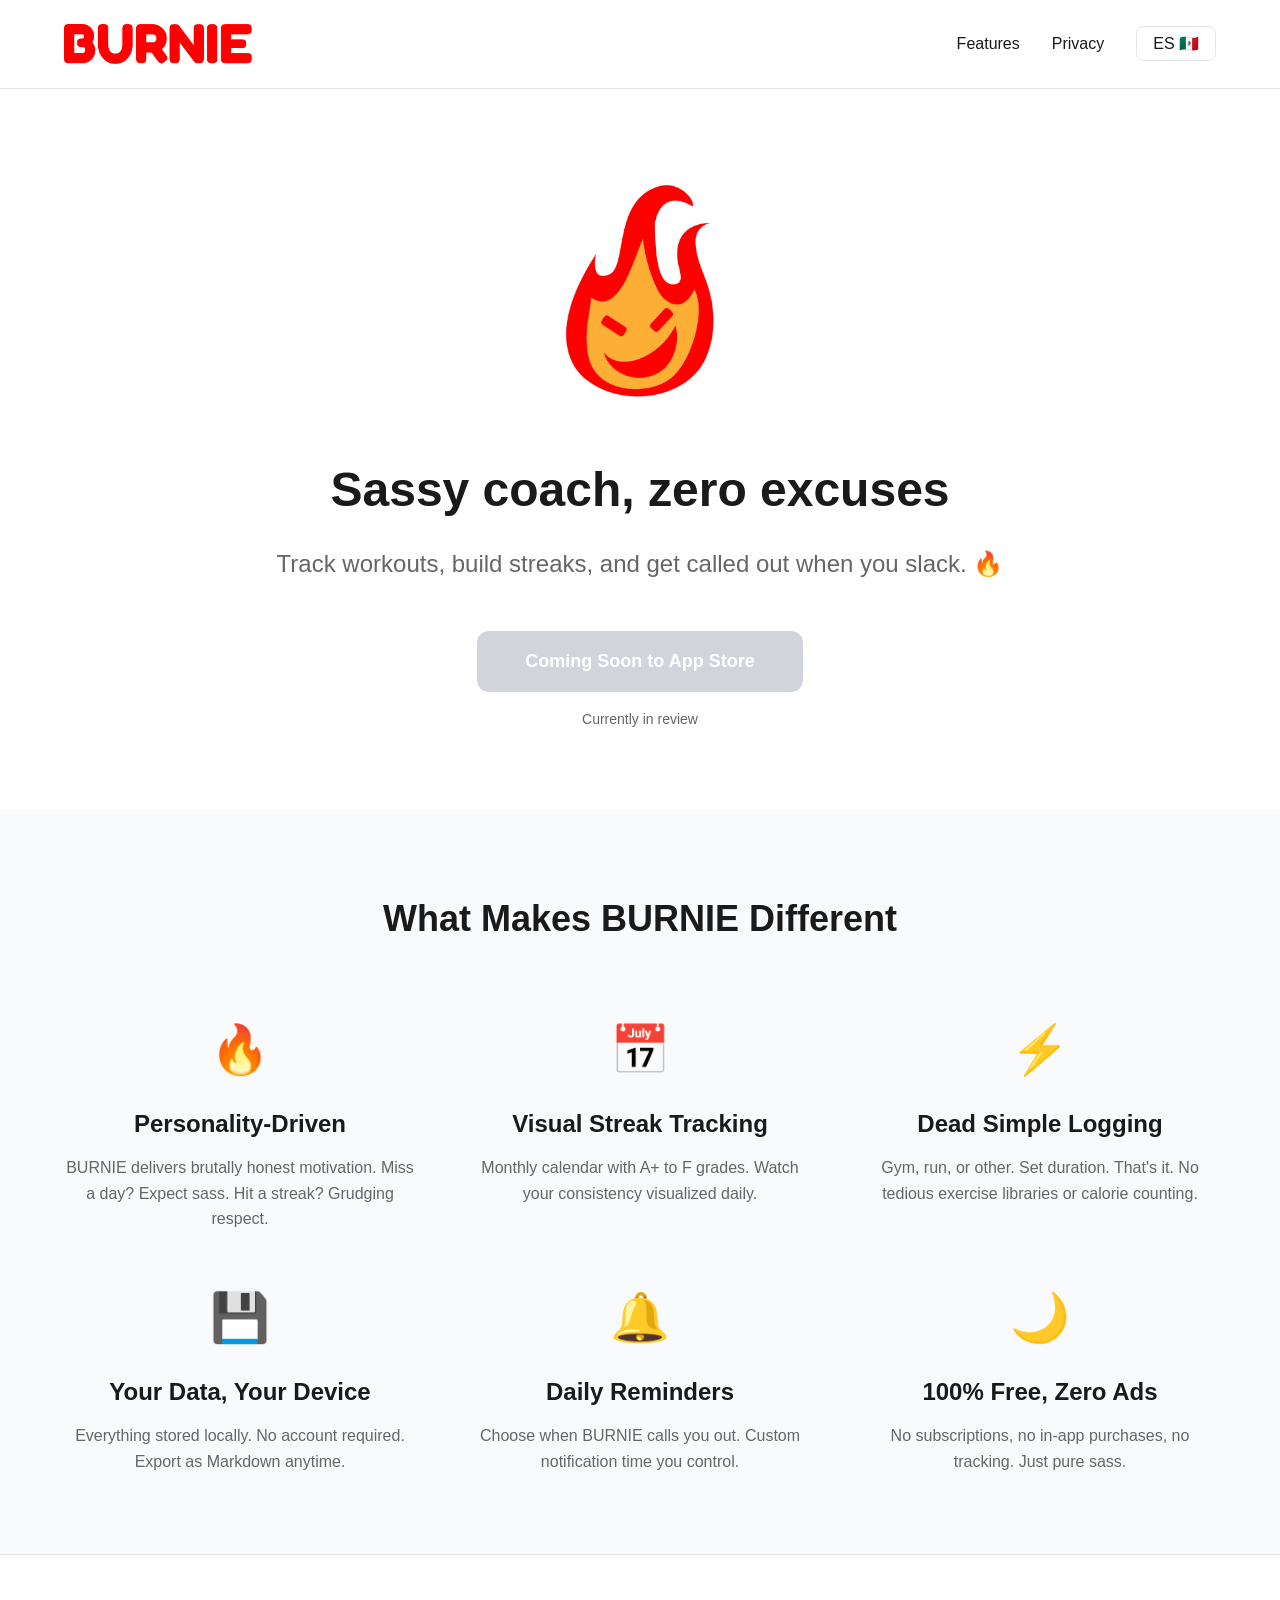
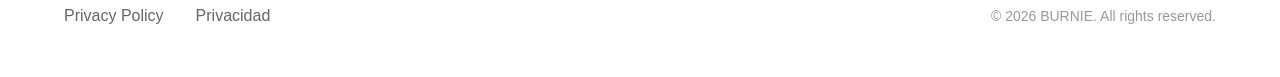
==== index.html @ 36e70ab1 "Initial commit: Burnie marketing site Added English and Spanish landing pages with privacy policies." ====
<!DOCTYPE html>
<html lang="en">
<head>
    <meta charset="UTF-8">
    <meta name="viewport" content="width=device-width, initial-scale=1.0">
    <title>BURNIE - Spicy Fitness Tracker</title>
    <meta name="description" content="A sassy fitness tracking app with BURNIE, your brutally honest coach. Track workouts, build streaks, zero excuses.">
    <link rel="icon" type="image/png" href="favicon.png">
     <style>
        * {
            margin: 0;
            padding: 0;
            box-sizing: border-box;
        }

        body {
            font-family: -apple-system, BlinkMacSystemFont, 'SF Pro', 'Segoe UI', sans-serif;
            line-height: 1.6;
            color: #1a1a1a;
            background: #ffffff;
        }

        .container {
            max-width: 1200px;
            margin: 0 auto;
            padding: 0 24px;
        }

        /* Header */
        header {
            padding: 24px 0;
            border-bottom: 1px solid #e5e5e5;
        }

        nav {
            display: flex;
            justify-content: space-between;
            align-items: center;
        }

        .logo {
            height: 40px;
        }

        .nav-links {
            display: flex;
            gap: 32px;
            align-items: center;
            list-style: none;
        }

        .nav-links a {
            text-decoration: none;
            color: #1a1a1a;
            font-weight: 500;
            transition: color 0.2s;
        }

        .nav-links a:hover {
            color: #ea580c;
        }

        .lang-switch {
            padding: 8px 16px;
            border: 1px solid #e5e5e5;
            border-radius: 8px;
            background: white;
            color: #1a1a1a;
            text-decoration: none;
            font-weight: 500;
            transition: all 0.2s;
        }

        .lang-switch:hover {
            border-color: #ea580c;
            color: #ea580c;
        }

        /* Hero */
        .hero {
            padding: 80px 0;
            text-align: center;
        }

        .hero-logo {
            width: 200px;
            margin-bottom: 32px;
        }

        h1 {
            font-size: 48px;
            font-weight: 800;
            margin-bottom: 16px;
            color: #1a1a1a;
        }

        .tagline {
            font-size: 24px;
            color: #666;
            margin-bottom: 48px;
        }

        .cta-button {
            display: inline-block;
            padding: 16px 48px;
            background: #ea580c;
            color: white;
            text-decoration: none;
            border-radius: 12px;
            font-weight: 600;
            font-size: 18px;
            transition: all 0.2s;
        }

        .cta-button:hover {
            background: #c2410c;
            transform: translateY(-2px);
        }

        .cta-button.disabled {
            background: #d1d5db;
            cursor: not-allowed;
            pointer-events: none;
        }

        .coming-soon {
            margin-top: 16px;
            color: #666;
            font-size: 14px;
        }

        /* Features */
        .features {
            padding: 80px 0;
            background: #f9fafb;
        }

        .features h2 {
            text-align: center;
            font-size: 36px;
            font-weight: 700;
            margin-bottom: 64px;
        }

        .features-grid {
            display: grid;
            grid-template-columns: repeat(auto-fit, minmax(300px, 1fr));
            gap: 48px;
        }

        .feature {
            text-align: center;
        }

        .feature-icon {
            font-size: 48px;
            margin-bottom: 16px;
        }

        .feature h3 {
            font-size: 24px;
            font-weight: 600;
            margin-bottom: 12px;
            color: #1a1a1a;
        }

        .feature p {
            color: #666;
            font-size: 16px;
        }

        /* Footer */
        footer {
            padding: 48px 0;
            border-top: 1px solid #e5e5e5;
        }

        .footer-content {
            display: flex;
            justify-content: space-between;
            align-items: center;
        }

        .footer-links {
            display: flex;
            gap: 32px;
            list-style: none;
        }

        .footer-links a {
            color: #666;
            text-decoration: none;
            transition: color 0.2s;
        }

        .footer-links a:hover {
            color: #ea580c;
        }

        .copyright {
            color: #999;
            font-size: 14px;
        }

        /* Responsive */
        @media (max-width: 768px) {
            h1 {
                font-size: 36px;
            }

            .tagline {
                font-size: 18px;
            }

            .features h2 {
                font-size: 28px;
            }

            .nav-links {
                gap: 16px;
            }

            .footer-content {
                flex-direction: column;
                gap: 24px;
                text-align: center;
            }

            .footer-links {
                flex-direction: column;
                gap: 16px;
            }
        }
    </style>
</head>
<body>
    <header>
        <nav class="container">
            <img src="BURNIE.png" alt="BURNIE" class="logo">
            <ul class="nav-links">
                <li><a href="#features">Features</a></li>
                <li><a href="privacy.html">Privacy</a></li>
                <li><a href="index-es.html" class="lang-switch">ES 🇲🇽</a></li>
            </ul>
        </nav>
    </header>

    <main>
        <section class="hero container">
            <img src="burnie_flame.png" alt="BURNIE - Your Spicy Coach" class="hero-logo">
            <h1>Sassy coach, zero excuses</h1>
            <p class="tagline">Track workouts, build streaks, and get called out when you slack. 🔥</p>
            <a href="#" class="cta-button disabled">Coming Soon to App Store</a>
            <p class="coming-soon">Currently in review</p>
        </section>

        <section id="features" class="features">
            <div class="container">
                <h2>What Makes BURNIE Different</h2>
                <div class="features-grid">
                    <div class="feature">
                        <div class="feature-icon">🔥</div>
                        <h3>Personality-Driven</h3>
                        <p>BURNIE delivers brutally honest motivation. Miss a day? Expect sass. Hit a streak? Grudging respect.</p>
                    </div>
                    <div class="feature">
                        <div class="feature-icon">📅</div>
                        <h3>Visual Streak Tracking</h3>
                        <p>Monthly calendar with A+ to F grades. Watch your consistency visualized daily.</p>
                    </div>
                    <div class="feature">
                        <div class="feature-icon">⚡</div>
                        <h3>Dead Simple Logging</h3>
                        <p>Gym, run, or other. Set duration. That's it. No tedious exercise libraries or calorie counting.</p>
                    </div>
                    <div class="feature">
                        <div class="feature-icon">💾</div>
                        <h3>Your Data, Your Device</h3>
                        <p>Everything stored locally. No account required. Export as Markdown anytime.</p>
                    </div>
                    <div class="feature">
                        <div class="feature-icon">🔔</div>
                        <h3>Daily Reminders</h3>
                        <p>Choose when BURNIE calls you out. Custom notification time you control.</p>
                    </div>
                    <div class="feature">
                        <div class="feature-icon">🌙</div>
                        <h3>100% Free, Zero Ads</h3>
                        <p>No subscriptions, no in-app purchases, no tracking. Just pure sass.</p>
                    </div>
                </div>
            </div>
        </section>
    </main>

    <footer>
        <div class="container">
            <div class="footer-content">
                <ul class="footer-links">
                    <li><a href="privacy.html">Privacy Policy</a></li>
                    <li><a href="privacidad.html">Privacidad</a></li>
                </ul>
                <p class="copyright">© 2026 BURNIE. All rights reserved.</p>
            </div>
        </div>
    </footer>
</body>
</html>
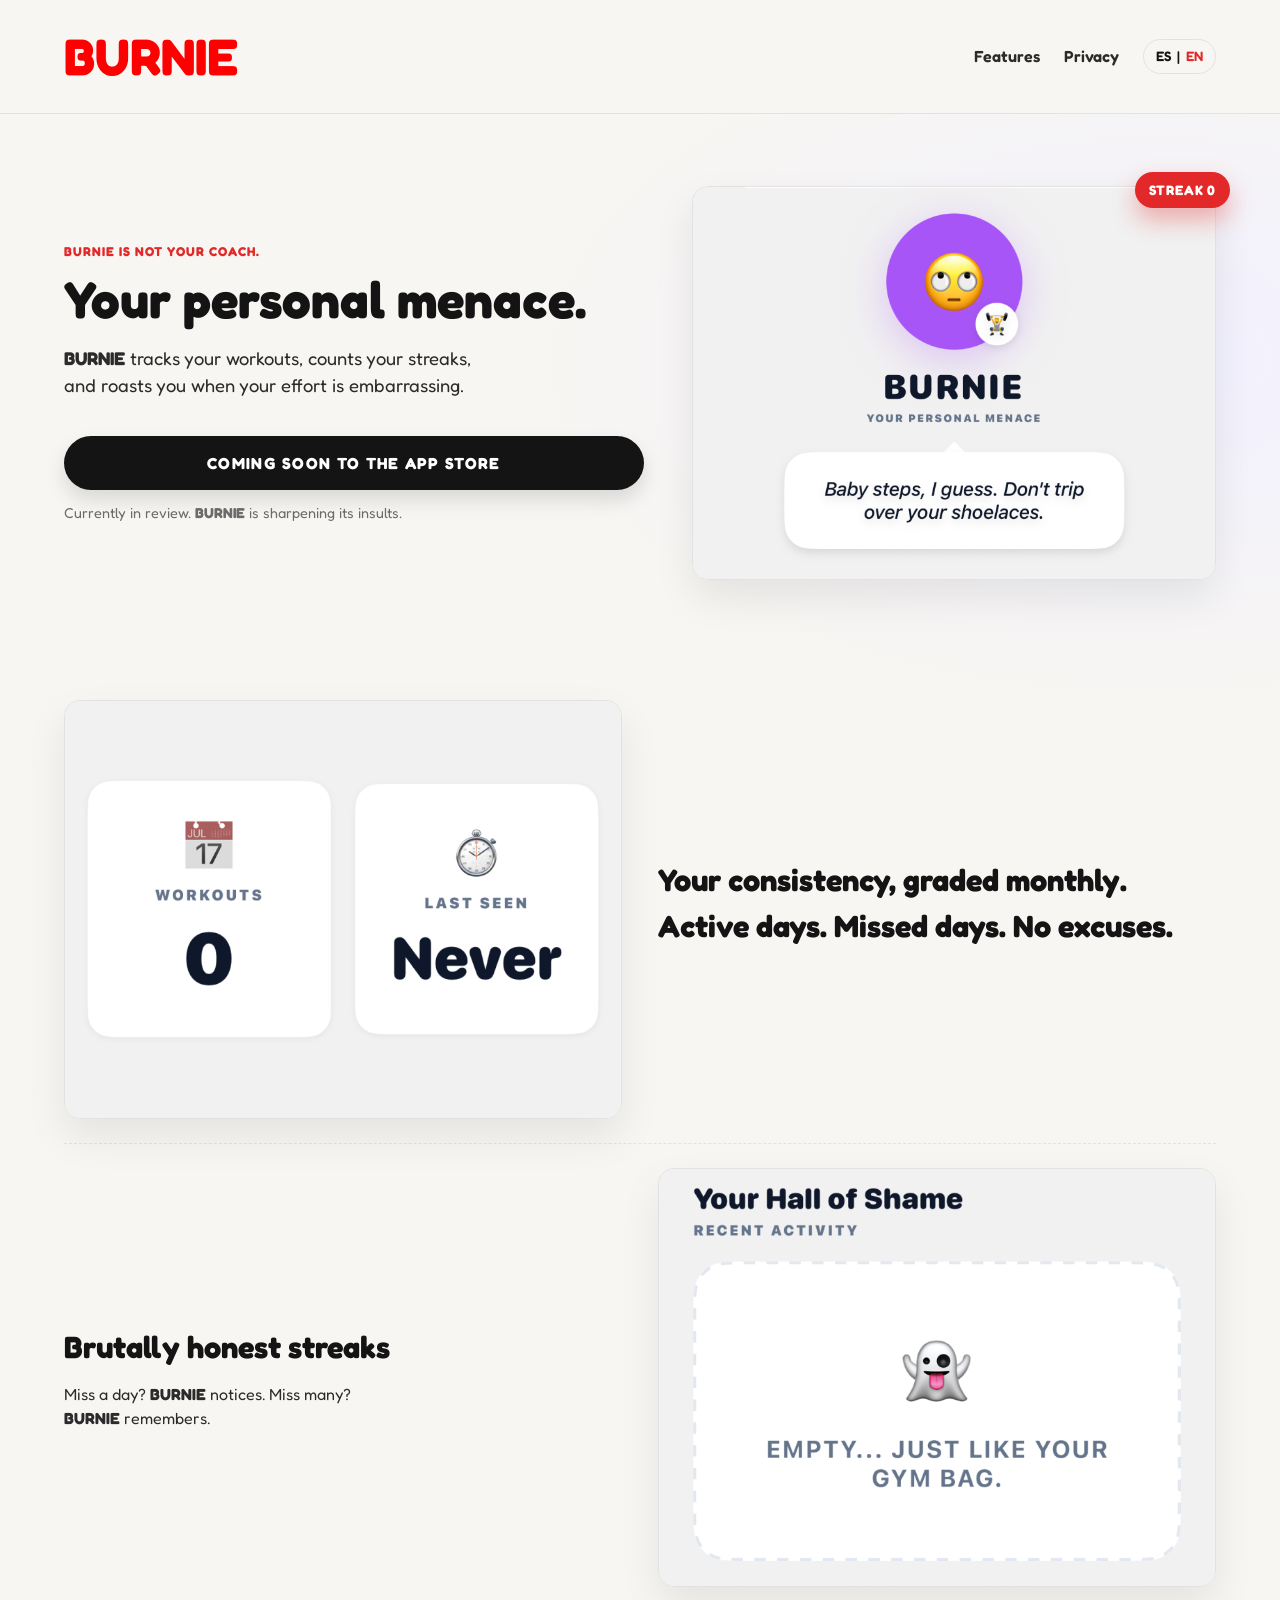
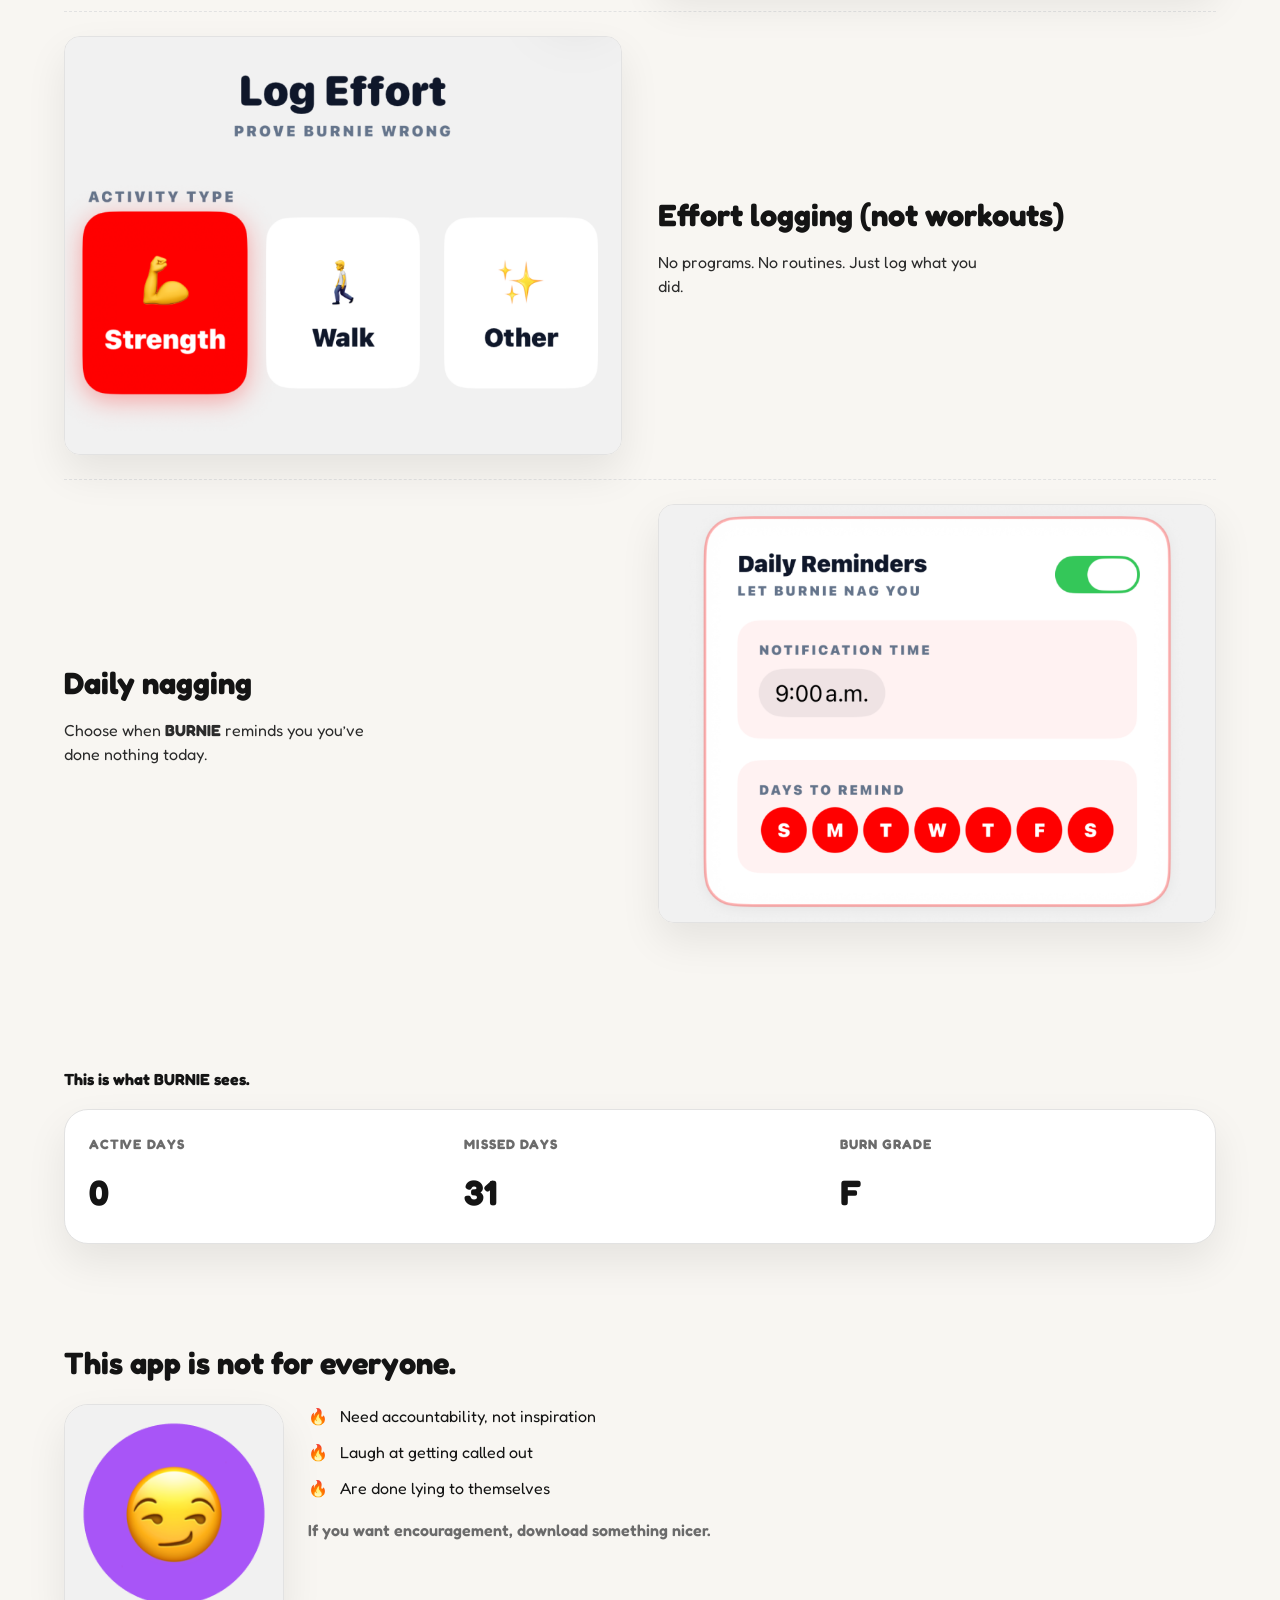
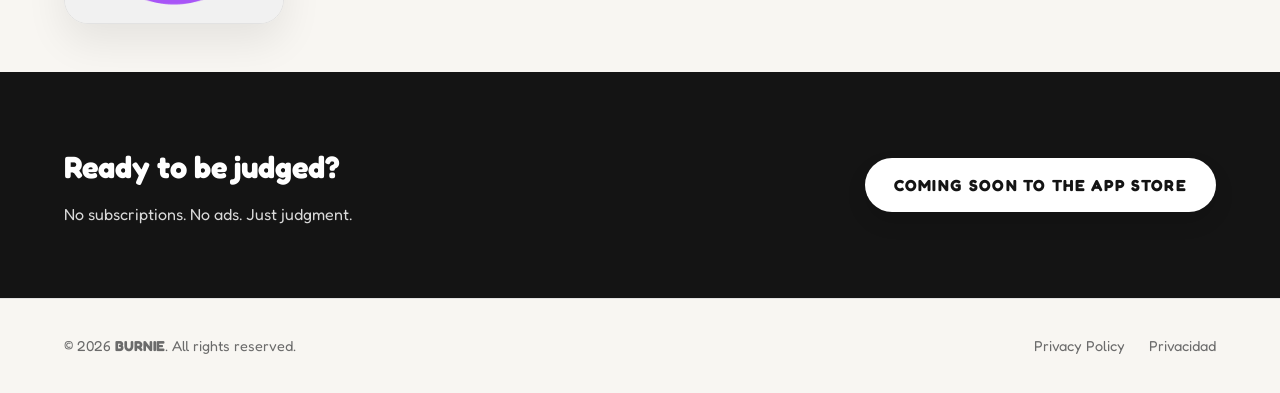
==== commit 222edb3f: "styling updates" ====
--- a/index.html
+++ b/index.html
@@ -1,308 +1,167 @@
 <!DOCTYPE html>
 <html lang="en">
 <head>
-    <meta charset="UTF-8">
-    <meta name="viewport" content="width=device-width, initial-scale=1.0">
-    <title>BURNIE - Spicy Fitness Tracker</title>
-    <meta name="description" content="A sassy fitness tracking app with BURNIE, your brutally honest coach. Track workouts, build streaks, zero excuses.">
-    <link rel="icon" type="image/png" href="favicon.png">
-     <style>
-        * {
-            margin: 0;
-            padding: 0;
-            box-sizing: border-box;
-        }
-
-        body {
-            font-family: -apple-system, BlinkMacSystemFont, 'SF Pro', 'Segoe UI', sans-serif;
-            line-height: 1.6;
-            color: #1a1a1a;
-            background: #ffffff;
-        }
-
-        .container {
-            max-width: 1200px;
-            margin: 0 auto;
-            padding: 0 24px;
-        }
-
-        /* Header */
-        header {
-            padding: 24px 0;
-            border-bottom: 1px solid #e5e5e5;
-        }
-
-        nav {
-            display: flex;
-            justify-content: space-between;
-            align-items: center;
-        }
-
-        .logo {
-            height: 40px;
-        }
-
-        .nav-links {
-            display: flex;
-            gap: 32px;
-            align-items: center;
-            list-style: none;
-        }
-
-        .nav-links a {
-            text-decoration: none;
-            color: #1a1a1a;
-            font-weight: 500;
-            transition: color 0.2s;
-        }
-
-        .nav-links a:hover {
-            color: #ea580c;
-        }
-
-        .lang-switch {
-            padding: 8px 16px;
-            border: 1px solid #e5e5e5;
-            border-radius: 8px;
-            background: white;
-            color: #1a1a1a;
-            text-decoration: none;
-            font-weight: 500;
-            transition: all 0.2s;
-        }
-
-        .lang-switch:hover {
-            border-color: #ea580c;
-            color: #ea580c;
-        }
-
-        /* Hero */
-        .hero {
-            padding: 80px 0;
-            text-align: center;
-        }
-
-        .hero-logo {
-            width: 200px;
-            margin-bottom: 32px;
-        }
-
-        h1 {
-            font-size: 48px;
-            font-weight: 800;
-            margin-bottom: 16px;
-            color: #1a1a1a;
-        }
-
-        .tagline {
-            font-size: 24px;
-            color: #666;
-            margin-bottom: 48px;
-        }
-
-        .cta-button {
-            display: inline-block;
-            padding: 16px 48px;
-            background: #ea580c;
-            color: white;
-            text-decoration: none;
-            border-radius: 12px;
-            font-weight: 600;
-            font-size: 18px;
-            transition: all 0.2s;
-        }
-
-        .cta-button:hover {
-            background: #c2410c;
-            transform: translateY(-2px);
-        }
-
-        .cta-button.disabled {
-            background: #d1d5db;
-            cursor: not-allowed;
-            pointer-events: none;
-        }
-
-        .coming-soon {
-            margin-top: 16px;
-            color: #666;
-            font-size: 14px;
-        }
-
-        /* Features */
-        .features {
-            padding: 80px 0;
-            background: #f9fafb;
-        }
-
-        .features h2 {
-            text-align: center;
-            font-size: 36px;
-            font-weight: 700;
-            margin-bottom: 64px;
-        }
-
-        .features-grid {
-            display: grid;
-            grid-template-columns: repeat(auto-fit, minmax(300px, 1fr));
-            gap: 48px;
-        }
-
-        .feature {
-            text-align: center;
-        }
-
-        .feature-icon {
-            font-size: 48px;
-            margin-bottom: 16px;
-        }
-
-        .feature h3 {
-            font-size: 24px;
-            font-weight: 600;
-            margin-bottom: 12px;
-            color: #1a1a1a;
-        }
-
-        .feature p {
-            color: #666;
-            font-size: 16px;
-        }
-
-        /* Footer */
-        footer {
-            padding: 48px 0;
-            border-top: 1px solid #e5e5e5;
-        }
-
-        .footer-content {
-            display: flex;
-            justify-content: space-between;
-            align-items: center;
-        }
-
-        .footer-links {
-            display: flex;
-            gap: 32px;
-            list-style: none;
-        }
-
-        .footer-links a {
-            color: #666;
-            text-decoration: none;
-            transition: color 0.2s;
-        }
-
-        .footer-links a:hover {
-            color: #ea580c;
-        }
-
-        .copyright {
-            color: #999;
-            font-size: 14px;
-        }
-
-        /* Responsive */
-        @media (max-width: 768px) {
-            h1 {
-                font-size: 36px;
-            }
-
-            .tagline {
-                font-size: 18px;
-            }
-
-            .features h2 {
-                font-size: 28px;
-            }
-
-            .nav-links {
-                gap: 16px;
-            }
-
-            .footer-content {
-                flex-direction: column;
-                gap: 24px;
-                text-align: center;
-            }
-
-            .footer-links {
-                flex-direction: column;
-                gap: 16px;
-            }
-        }
-    </style>
+  <meta charset="UTF-8">
+  <meta name="viewport" content="width=device-width, initial-scale=1.0">
+  <title>BURNIE - Personal Menace</title>
+  <meta name="description" content="BURNIE tracks your workouts, counts your streaks, and roasts you when your effort is embarrassing.">
+  <link rel="icon" type="image/png" href="assets/favicon.png">
+  <link rel="preconnect" href="https://fonts.googleapis.com">
+  <link rel="preconnect" href="https://fonts.gstatic.com" crossorigin>
+  <link href="https://fonts.googleapis.com/css2?family=Fredoka:wght@400;500;600;700&display=swap" rel="stylesheet">
+  <link rel="stylesheet" href="styles.css">
 </head>
 <body>
-    <header>
-        <nav class="container">
-            <img src="BURNIE.png" alt="BURNIE" class="logo">
-            <ul class="nav-links">
-                <li><a href="#features">Features</a></li>
-                <li><a href="privacy.html">Privacy</a></li>
-                <li><a href="index-es.html" class="lang-switch">ES 🇲🇽</a></li>
+  <header class="site-header">
+    <nav class="container nav">
+      <div class="logo" aria-label="BURNIE"><span class="brand">BURNIE</span></div>
+      <div class="nav-actions">
+        <a href="#features" class="nav-link">Features</a>
+        <a href="privacy.html" class="nav-link">Privacy</a>
+        <a href="index-es.html" class="lang-pill" aria-label="Language toggle">
+          <span>ES</span>
+          <span class="pipe">|</span>
+          <span class="active">EN</span>
+        </a>
+      </div>
+    </nav>
+  </header>
+
+  <main>
+    <section class="hero">
+      <div class="container hero-grid">
+        <div class="hero-copy">
+          <p class="eyebrow"><span class="brand">BURNIE</span> is not your coach.</p>
+          <h1>Your personal menace.</h1>
+          <p class="subhead"><span class="brand">BURNIE</span> tracks your workouts, counts your streaks, and roasts you when your effort is embarrassing.</p>
+          <div class="cta-group">
+            <a class="btn primary" href="#cta">Coming soon to the App Store</a>
+            <p class="microcopy">Currently in review. <span class="brand">BURNIE</span> is sharpening its insults.</p>
+          </div>
+        </div>
+        <div class="hero-media">
+          <!-- Positioning the badge inside the media container keeps it visually tied to the “evidence.” -->
+          <span class="streak-badge">STREAK 0</span>
+          <img src="assets/screen-hero.png" alt="BURNIE app home screen" loading="lazy">
+        </div>
+      </div>
+    </section>
+
+    
+
+    <section id="features" class="features">
+      <div class="container">
+
+
+       <div class="feature-row">
+          <div class="feature-media">
+            <img src="assets/home_counter.png" alt="Effort logging screen" loading="lazy">
+          </div>
+          <div class="feature-copy">
+            <h2>Your consistency, graded monthly. Active days. Missed days. No excuses.</h2>
+          </div>
+        </div>
+
+
+        <div class="feature-row reverse">
+          <div class="feature-media">
+            <img src="assets/hall.png" alt="Streak tracking screen" loading="lazy">
+          </div>
+          <div class="feature-copy">
+            <h2>Brutally honest streaks</h2>
+            <p>Miss a day? <span class="brand">BURNIE</span> notices. Miss many? <span class="brand">BURNIE</span> remembers.</p>
+          </div>
+        </div>
+
+       <!-- <div class="feature-row reverse">
+          <div class="feature-media">
+            <img src="assets/screen-calendar.png" alt="Calendar grading screen" loading="lazy">
+          </div>
+          <div class="feature-copy">
+            <h2>Visual calendar of shame</h2>
+            <p>A monthly grade for your effort. It’s rarely kind.</p>
+          </div>
+        </div>-->
+
+        <div class="feature-row ">
+          <div class="feature-media">
+            <img src="assets/effort.png" alt="Effort logging screen" loading="lazy">
+          </div>
+          <div class="feature-copy">
+            <h2>Effort logging (not workouts)</h2>
+            <p>No programs. No routines. Just log what you did.</p>
+          </div>
+        </div>
+
+        <div class="feature-row reverse">
+          <div class="feature-media">
+            <img src="assets/reminder.png" alt="Daily reminder screen" loading="lazy">
+          </div>
+          <div class="feature-copy">
+            <h2>Daily nagging</h2>
+            <p>Choose when <span class="brand">BURNIE</span> reminds you you’ve done nothing today.</p>
+          </div>
+        </div>
+      </div>
+    </section>
+
+    <section class="stats">
+      <div class="container">
+        <p class="stats-label">This is what <span class="brand">BURNIE</span> sees.</p>
+        <!-- Wide evidence card reinforces the “scorekeeping” tone. -->
+        <div class="stats-card">
+          <div class="stat">
+            <p class="stat-title">ACTIVE DAYS</p>
+            <p class="stat-value">0</p>
+          </div>
+          <div class="stat">
+            <p class="stat-title">MISSED DAYS</p>
+            <p class="stat-value">31</p>
+          </div>
+          <div class="stat">
+            <p class="stat-title">BURN GRADE</p>
+            <p class="stat-value">F</p>
+          </div>
+        </div>
+      </div>
+    </section>
+
+    <section class="filter">
+      <div class="container">
+        <h2>This app is not for everyone.</h2>
+        <div class="filter-grid">
+          <img src="assets/avatar.png" alt="Judgment avatar" class="filter-avatar" loading="lazy">
+          <div class="filter-copy">
+            <ul>
+              <li>Need accountability, not inspiration</li>
+              <li>Laugh at getting called out</li>
+              <li>Are done lying to themselves</li>
             </ul>
-        </nav>
-    </header>
+            <p class="filter-end">If you want encouragement, download something nicer.</p>
+          </div>
+        </div>
+      </div>
+    </section>
 
-    <main>
-        <section class="hero container">
-            <img src="burnie_flame.png" alt="BURNIE - Your Spicy Coach" class="hero-logo">
-            <h1>Sassy coach, zero excuses</h1>
-            <p class="tagline">Track workouts, build streaks, and get called out when you slack. 🔥</p>
-            <a href="#" class="cta-button disabled">Coming Soon to App Store</a>
-            <p class="coming-soon">Currently in review</p>
-        </section>
+    <section id="cta" class="cta">
+      <div class="container cta-inner">
+        <div>
+          <h2>Ready to be judged?</h2>
+          <p class="cta-micro">No subscriptions. No ads. Just judgment.</p>
+        </div>
+        <a class="btn primary" href="#">Coming soon to the App Store</a>
+      </div>
+    </section>
+  </main>
 
-        <section id="features" class="features">
-            <div class="container">
-                <h2>What Makes BURNIE Different</h2>
-                <div class="features-grid">
-                    <div class="feature">
-                        <div class="feature-icon">🔥</div>
-                        <h3>Personality-Driven</h3>
-                        <p>BURNIE delivers brutally honest motivation. Miss a day? Expect sass. Hit a streak? Grudging respect.</p>
-                    </div>
-                    <div class="feature">
-                        <div class="feature-icon">📅</div>
-                        <h3>Visual Streak Tracking</h3>
-                        <p>Monthly calendar with A+ to F grades. Watch your consistency visualized daily.</p>
-                    </div>
-                    <div class="feature">
-                        <div class="feature-icon">⚡</div>
-                        <h3>Dead Simple Logging</h3>
-                        <p>Gym, run, or other. Set duration. That's it. No tedious exercise libraries or calorie counting.</p>
-                    </div>
-                    <div class="feature">
-                        <div class="feature-icon">💾</div>
-                        <h3>Your Data, Your Device</h3>
-                        <p>Everything stored locally. No account required. Export as Markdown anytime.</p>
-                    </div>
-                    <div class="feature">
-                        <div class="feature-icon">🔔</div>
-                        <h3>Daily Reminders</h3>
-                        <p>Choose when BURNIE calls you out. Custom notification time you control.</p>
-                    </div>
-                    <div class="feature">
-                        <div class="feature-icon">🌙</div>
-                        <h3>100% Free, Zero Ads</h3>
-                        <p>No subscriptions, no in-app purchases, no tracking. Just pure sass.</p>
-                    </div>
-                </div>
-            </div>
-        </section>
-    </main>
-
-    <footer>
-        <div class="container">
-            <div class="footer-content">
-                <ul class="footer-links">
-                    <li><a href="privacy.html">Privacy Policy</a></li>
-                    <li><a href="privacidad.html">Privacidad</a></li>
-                </ul>
-                <p class="copyright">© 2026 BURNIE. All rights reserved.</p>
-            </div>
-        </div>
-    </footer>
+  <footer class="site-footer">
+    <div class="container footer-inner">
+      <p>© 2026 <span class="brand">BURNIE</span>. All rights reserved.</p>
+      <div class="footer-links">
+        <a href="privacy.html">Privacy Policy</a>
+        <a href="privacidad.html">Privacidad</a>
+      </div>
+    </div>
+  </footer>
 </body>
 </html>
--- a/styles.css
+++ b/styles.css
@@ -0,0 +1,566 @@
+:root {
+  /* Color tokens */
+  --ink: #141414;
+  --ink-soft: #2b2b2b;
+  --muted: #6b6b6b;
+  --bg: #f8f6f2;
+  --panel: #ffffff;
+  --line: #e2e2e2;
+  --threat: #e22828;
+  --shadow: 0 18px 40px rgba(0, 0, 0, 0.08);
+
+  /* Typography tokens */
+  --font: "Fredoka", ui-sans-serif, -apple-system, BlinkMacSystemFont, "SF Pro", "Segoe UI", sans-serif;
+  --h1: clamp(2.6rem, 4vw, 4rem);
+  --h2: clamp(1.6rem, 2.4vw, 2.4rem);
+  --body: 1rem;
+  --lead: 1.15rem;
+
+  /* Spacing tokens */
+  --space-1: 6px;
+  --space-2: 12px;
+  --space-3: 18px;
+  --space-4: 24px;
+  --space-5: 36px;
+  --space-6: 48px;
+  --space-7: 72px;
+  --space-8: 96px;
+
+  /* Radius tokens */
+  --radius-sm: 10px;
+  --radius-md: 16px;
+  --radius-lg: 24px;
+}
+
+* {
+  box-sizing: border-box;
+  margin: 0;
+  padding: 0;
+}
+
+body {
+  font-family: var(--font);
+  color: var(--ink);
+  background: radial-gradient(1200px 600px at 10% -20%, #fff4f0 0%, transparent 60%),
+    radial-gradient(900px 500px at 90% 10%, #f1f0ff 0%, transparent 70%),
+    var(--bg);
+  line-height: 1.5;
+}
+
+a {
+  color: inherit;
+  text-decoration: none;
+}
+
+img {
+  max-width: 100%;
+  display: block;
+  border-radius: var(--radius-md);
+  border: 1px solid var(--line);
+  box-shadow: var(--shadow);
+}
+
+.container {
+  width: min(1200px, 90vw);
+  margin: 0 auto;
+}
+
+.site-header {
+  border-bottom: 1px solid var(--line);
+  background: rgba(248, 246, 242, 0.95);
+  backdrop-filter: blur(10px);
+  position: sticky;
+  top: 0;
+  z-index: 10;
+}
+
+.nav {
+  display: flex;
+  align-items: center;
+  justify-content: space-between;
+  padding: var(--space-3) 0;
+}
+
+.logo {
+  font-weight: 700;
+  letter-spacing: 0em;
+  font-size: 3.2rem;
+  color: #FF0000;
+}
+
+.brand {
+  font-weight: 700;
+}
+
+.nav-actions {
+  display: flex;
+  gap: var(--space-4);
+  align-items: center;
+}
+
+.nav-link {
+  font-weight: 600;
+  color: var(--ink-soft);
+}
+
+.nav-link:hover,
+.nav-link:focus-visible {
+  color: var(--threat);
+}
+
+.lang-pill {
+  display: inline-flex;
+  align-items: center;
+  gap: var(--space-1);
+  padding: 6px 12px;
+  border-radius: 999px;
+  border: 1px solid var(--line);
+  font-size: 0.85rem;
+  font-weight: 600;
+  transition: border-color 0.2s, color 0.2s;
+}
+
+.lang-pill .active {
+  color: var(--threat);
+}
+
+.lang-pill:hover,
+.lang-pill:focus-visible {
+  border-color: var(--threat);
+}
+
+.hero {
+  padding: var(--space-7) 0 var(--space-6);
+}
+
+.hero-grid {
+  display: grid;
+  grid-template-columns: minmax(0, 1.05fr) minmax(0, 0.95fr);
+  gap: var(--space-6);
+  align-items: center;
+}
+
+.hero-copy h1 {
+  font-size: var(--h1);
+  line-height: 1.05;
+  margin: var(--space-2) 0 var(--space-3);
+}
+
+.eyebrow {
+  font-weight: 700;
+  text-transform: uppercase;
+  letter-spacing: 0.08em;
+  color: var(--threat);
+  font-size: 0.8rem;
+}
+
+.subhead {
+  font-size: var(--lead);
+  color: var(--ink-soft);
+  max-width: 38ch;
+}
+
+.cta-group {
+  margin-top: var(--space-5);
+  display: flex;
+  flex-direction: column;
+  gap: var(--space-2);
+}
+
+.microcopy {
+  color: var(--muted);
+  font-size: 0.9rem;
+}
+
+.btn {
+  display: inline-flex;
+  align-items: center;
+  justify-content: center;
+  gap: var(--space-1);
+  border-radius: 999px;
+  border: 1px solid transparent;
+  padding: 14px 28px;
+  font-weight: 700;
+  letter-spacing: 1.3px;
+  text-transform: uppercase;
+  transition: transform 0.2s ease, box-shadow 0.2s ease;
+}
+
+.btn.primary {
+  background: var(--ink);
+  color: #fff;
+  box-shadow: 0 10px 20px rgba(0, 0, 0, 0.12);
+}
+
+.btn.primary:hover {
+  transform: translateY(-2px);
+}
+
+.btn.primary:active {
+  transform: translateY(0);
+  box-shadow: none;
+}
+
+.hero-media {
+  position: relative;
+}
+
+.streak-badge {
+  position: absolute;
+  top: -14px;
+  right: -14px;
+  background: var(--threat);
+  color: #fff;
+  padding: 8px 14px;
+  border-radius: 999px;
+  font-weight: 700;
+  font-size: 0.85rem;
+  letter-spacing: 0.06em;
+  box-shadow: 0 12px 24px rgba(226, 40, 40, 0.35);
+}
+
+.system {
+  padding: var(--space-5) 0;
+}
+
+.system-card {
+  background: var(--panel);
+/*  border: 1px solid var(--line);
+  border-left: 6px solid var(--threat);
+  */
+  border-radius: var(--radius-md);
+  padding: var(--space-4) var(--space-5);
+  box-shadow: var(--shadow);
+  max-width: 560px;
+}
+
+.system-card p {
+  font-size: 1.05rem;
+  font-weight: 600;
+  color: var(--ink);
+}
+
+.system-card p + p {
+  margin-top: var(--space-1);
+}
+
+.proof {
+  padding: var(--space-6) 0 var(--space-5);
+}
+
+.proof-copy {
+  font-size: var(--lead);
+  font-weight: 600;
+  margin-bottom: var(--space-4);
+  max-width: 52ch;
+}
+
+.proof-grid {
+  display: grid;
+  grid-template-columns: repeat(2, minmax(0, 1fr));
+  gap: var(--space-4);
+}
+
+.features {
+  padding: var(--space-6) 0 var(--space-7);
+}
+
+.feature-row {
+  display: grid;
+  grid-template-columns: repeat(2, minmax(0, 1fr));
+  gap: var(--space-5);
+  align-items: center;
+  padding: var(--space-4) 0;
+  border-bottom: 1px dashed var(--line);
+}
+
+.feature-row:last-child {
+  border-bottom: none;
+}
+
+.feature-row.reverse {
+  direction: rtl;
+}
+
+.feature-row.reverse .feature-copy,
+.feature-row.reverse .feature-media {
+  direction: ltr;
+}
+
+.feature-copy h2 {
+  font-size: var(--h2);
+  margin-bottom: var(--space-2);
+}
+
+.feature-copy p {
+  color: var(--ink-soft);
+  max-width: 36ch;
+}
+
+.stats {
+  padding: var(--space-6) 0;
+}
+
+.stats-label {
+  font-weight: 700;
+  margin-bottom: var(--space-3);
+}
+
+.stats-card {
+  display: grid;
+  grid-template-columns: repeat(3, minmax(0, 1fr));
+  gap: var(--space-4);
+  background: #fff;
+  border: 1px solid var(--line);
+  border-radius: var(--radius-lg);
+  padding: var(--space-4);
+  box-shadow: var(--shadow);
+}
+
+.stat-title {
+  font-size: 0.85rem;
+  letter-spacing: 0.08em;
+  font-weight: 700;
+  color: var(--muted);
+}
+
+.stat-value {
+  font-size: 2.2rem;
+  font-weight: 700;
+  margin-top: var(--space-2);
+}
+
+.filter {
+  padding: var(--space-6) 0;
+}
+
+.filter h2 {
+  font-size: var(--h2);
+  margin-bottom: var(--space-3);
+}
+
+.filter-grid {
+  display: grid;
+  grid-template-columns: minmax(0, 220px) minmax(0, 1fr);
+  gap: var(--space-4);
+  align-items: start;
+}
+
+.filter-avatar {
+  width: 100%;
+  max-width: 220px;
+  border-radius: var(--radius-lg);
+}
+
+.filter ul {
+  list-style: none;
+  display: grid;
+  gap: var(--space-2);
+  margin-bottom: var(--space-3);
+}
+
+.filter li::before {
+  content: "🔥";
+  margin-right: var(--space-2);
+  color: var(--threat);
+  font-weight: 700;
+}
+
+.filter-end {
+  color: var(--muted);
+  font-weight: 600;
+}
+
+
+.cta {
+  padding: var(--space-7) 0;
+  background: var(--ink);
+  color: #fff;
+}
+
+.cta-inner {
+  display: flex;
+  justify-content: space-between;
+  align-items: center;
+  gap: var(--space-5);
+}
+
+.cta h2 {
+  font-size: var(--h2);
+  margin-bottom: var(--space-2);
+}
+
+.cta-micro {
+  color: #d9d9d9;
+}
+
+.cta .btn.primary {
+  background: #fff;
+  color: var(--ink);
+}
+
+.site-footer {
+  padding: var(--space-5) 0;
+  border-top: 1px solid var(--line);
+  background: var(--bg);
+}
+
+.footer-inner {
+  display: flex;
+  justify-content: space-between;
+  align-items: center;
+  gap: var(--space-4);
+  color: var(--muted);
+  font-size: 0.9rem;
+}
+
+.footer-links {
+  display: flex;
+  gap: var(--space-4);
+}
+
+.footer-links a:hover,
+.footer-links a:focus-visible {
+  color: var(--threat);
+}
+
+/* Privacy pages */
+.policy {
+  padding: var(--space-6) 0 var(--space-7);
+}
+
+.policy .content {
+  max-width: 820px;
+}
+
+.policy h1 {
+  font-size: clamp(2rem, 3vw, 2.8rem);
+  margin-bottom: var(--space-2);
+}
+
+.policy h2 {
+  font-size: clamp(1.4rem, 2.2vw, 2rem);
+  margin: var(--space-5) 0 var(--space-2);
+}
+
+.policy h3 {
+  font-size: 1.1rem;
+  margin: var(--space-4) 0 var(--space-2);
+}
+
+.policy p,
+.policy li {
+  color: var(--ink-soft);
+}
+
+.policy ul {
+  list-style: none;
+  display: grid;
+  gap: var(--space-2);
+  margin: var(--space-2) 0 var(--space-3);
+}
+
+.policy li::before {
+  content: "—";
+  margin-right: var(--space-2);
+  color: var(--threat);
+  font-weight: 700;
+}
+
+.policy .last-updated {
+  color: var(--muted);
+  font-size: 0.9rem;
+  margin-bottom: var(--space-4);
+}
+
+.policy .summary-box {
+  background: #fff4e6;
+  border: 1px solid #ffd0b0;
+  border-left: 6px solid var(--threat);
+  border-radius: var(--radius-md);
+  padding: var(--space-4);
+  margin-top: var(--space-4);
+  box-shadow: var(--shadow);
+}
+
+.policy .summary-box ul {
+  margin: var(--space-2) 0 0;
+}
+
+.policy a {
+  color: var(--threat);
+  font-weight: 600;
+}
+
+/* Micro-interactions: keep subtle, no big motion */
+.system-card:hover,
+.stats-card:hover {
+  transform: translateY(-2px);
+  transition: transform 0.2s ease;
+}
+
+:focus-visible {
+  outline: 2px solid var(--threat);
+  outline-offset: 3px;
+}
+
+
+
+@media (max-width: 960px) {
+  .hero-grid,
+  .proof-grid,
+  .feature-row,
+  .stats-card,
+  .cta-inner {
+    grid-template-columns: 1fr;
+  }
+
+  .cta-inner {
+    align-items: flex-start;
+  }
+
+  .feature-row.reverse {
+    direction: ltr;
+  }
+
+  .filter-grid {
+    grid-template-columns: 1fr;
+  }
+}
+
+@media (max-width: 720px) {
+  .nav {
+    flex-direction: column;
+    align-items: flex-start;
+    gap: var(--space-2);
+  }
+
+  .nav-actions {
+    flex-wrap: wrap;
+  }
+
+  .hero {
+    padding-top: var(--space-6);
+  }
+
+  .streak-badge {
+    top: -8px;
+    right: -6px;
+  }
+
+  .stats-card {
+    gap: var(--space-3);
+  }
+
+  .footer-inner {
+    flex-direction: column;
+    align-items: flex-start;
+  }
+}
+
+@media (prefers-reduced-motion: reduce) {
+  * {
+    scroll-behavior: auto !important;
+    transition: none !important;
+  }
+}
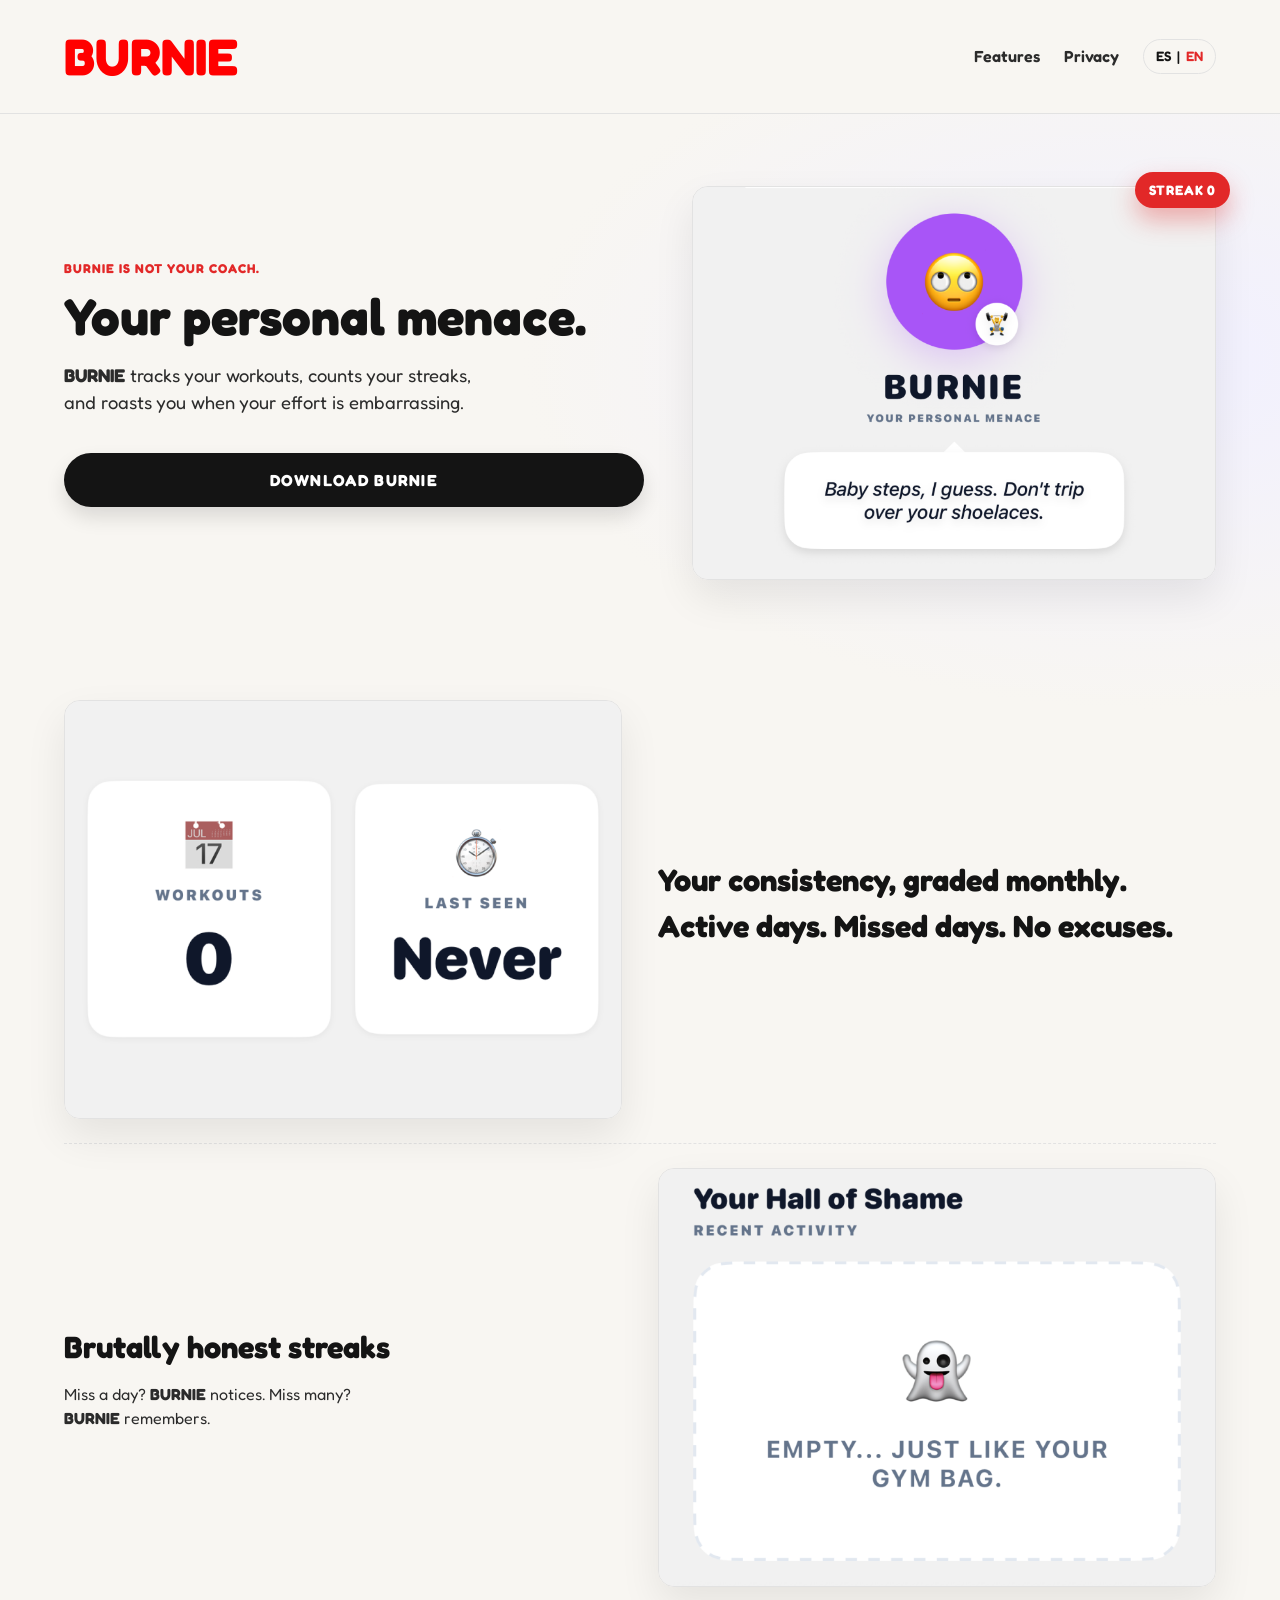
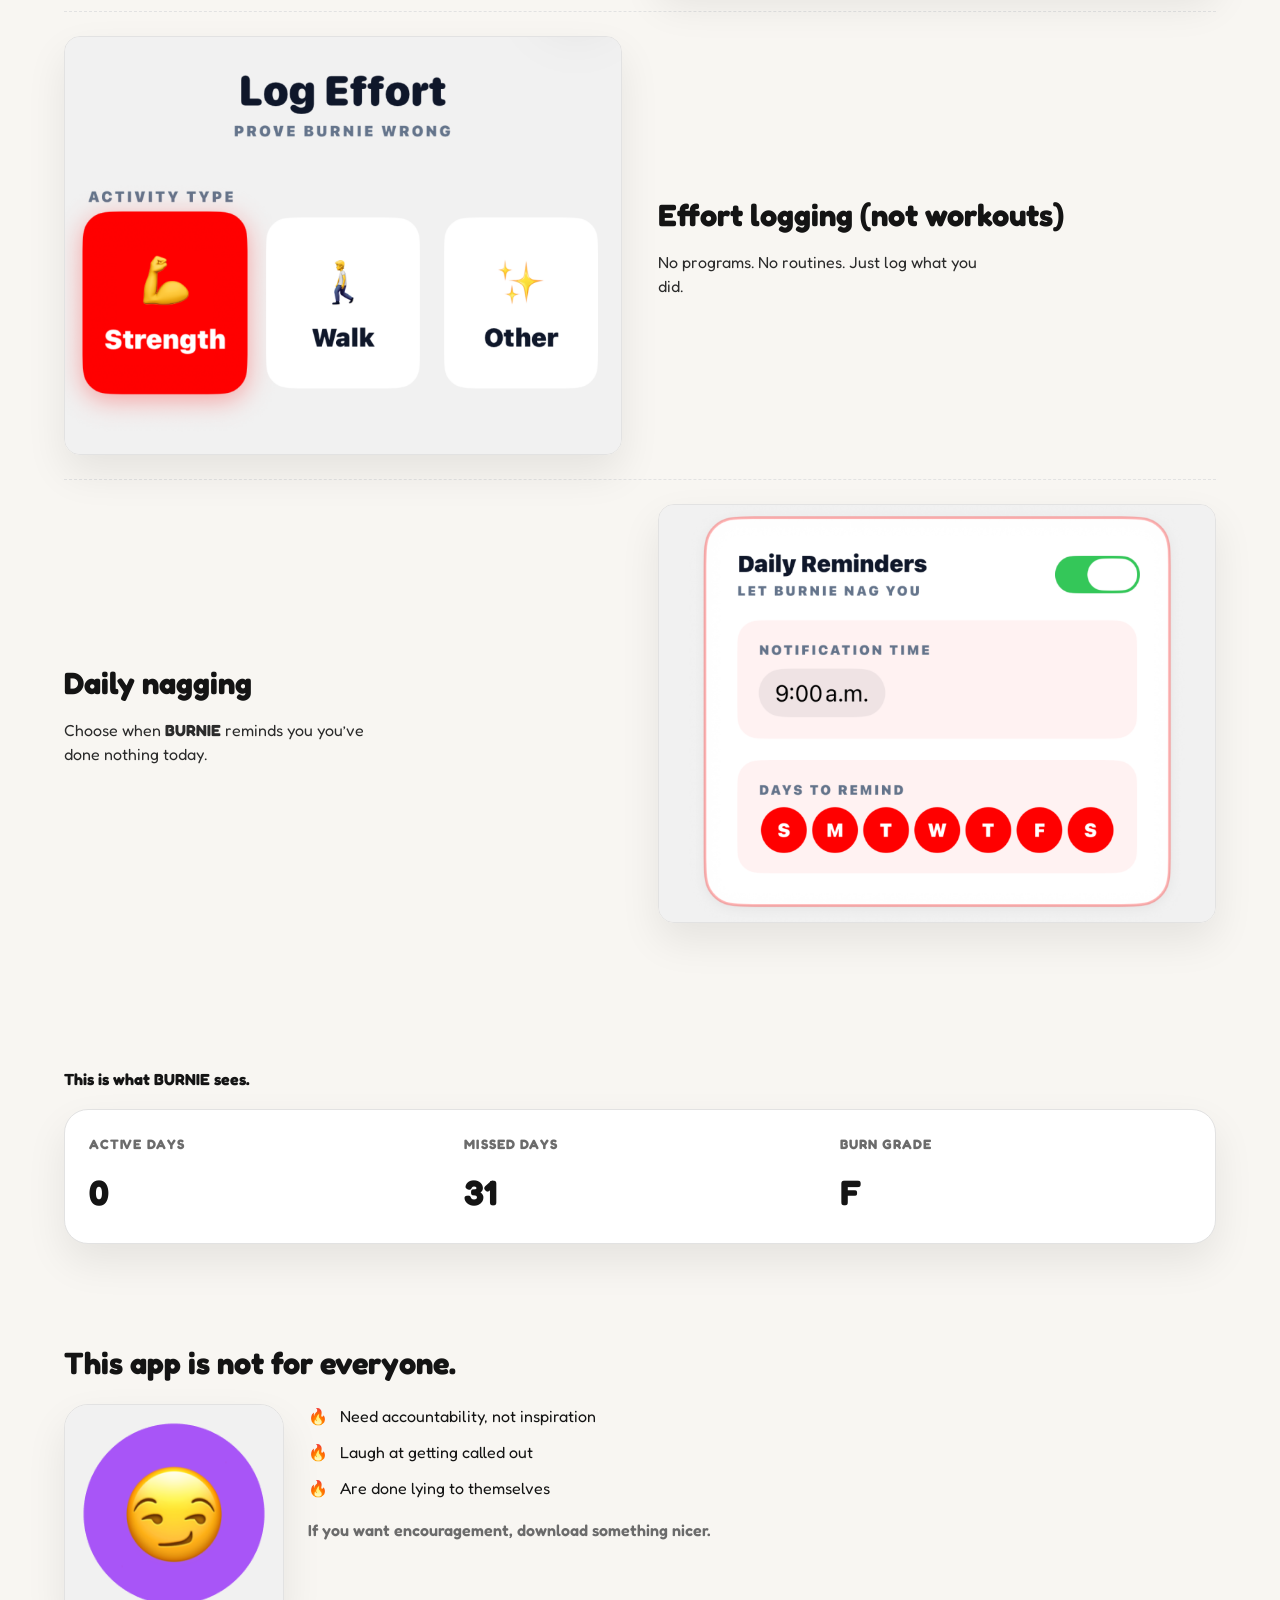
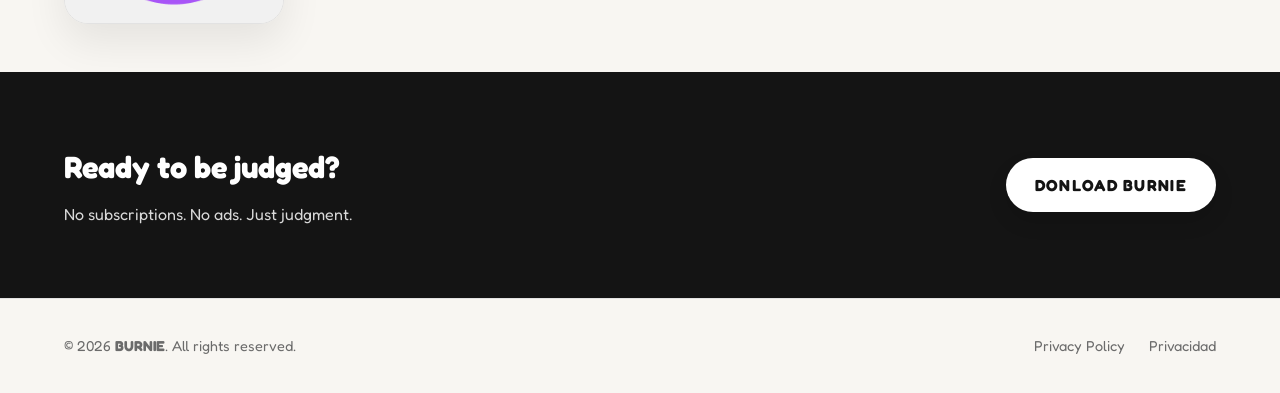
==== commit 13ddd9c8: "release link" ====
--- a/index.html
+++ b/index.html
@@ -1,6 +1,15 @@
 <!DOCTYPE html>
 <html lang="en">
 <head>
+  <!-- Google tag (gtag.js) -->
+<script async src="https://www.googletagmanager.com/gtag/js?id=G-070WCB5ZHL"></script>
+<script>
+  window.dataLayer = window.dataLayer || [];
+  function gtag(){dataLayer.push(arguments);}
+  gtag('js', new Date());
+
+  gtag('config', 'G-070WCB5ZHL');
+</script>
   <meta charset="UTF-8">
   <meta name="viewport" content="width=device-width, initial-scale=1.0">
   <title>BURNIE - Personal Menace</title>
@@ -35,8 +44,8 @@
           <h1>Your personal menace.</h1>
           <p class="subhead"><span class="brand">BURNIE</span> tracks your workouts, counts your streaks, and roasts you when your effort is embarrassing.</p>
           <div class="cta-group">
-            <a class="btn primary" href="#cta">Coming soon to the App Store</a>
-            <p class="microcopy">Currently in review. <span class="brand">BURNIE</span> is sharpening its insults.</p>
+            <a class="btn primary" href="https://apps.apple.com/us/app/burnie/id6758413509" target="_blank">Download BURNIE</a>
+            <!-- <p class="microcopy">Currently in review. <span class="brand">BURNIE</span> is sharpening its insults.</p>-->
           </div>
         </div>
         <div class="hero-media">
@@ -149,7 +158,7 @@
           <h2>Ready to be judged?</h2>
           <p class="cta-micro">No subscriptions. No ads. Just judgment.</p>
         </div>
-        <a class="btn primary" href="#">Coming soon to the App Store</a>
+        <a class="btn primary" href="https://apps.apple.com/us/app/burnie/id6758413509" target="_blank">Donload BURNIE</a>
       </div>
     </section>
   </main>
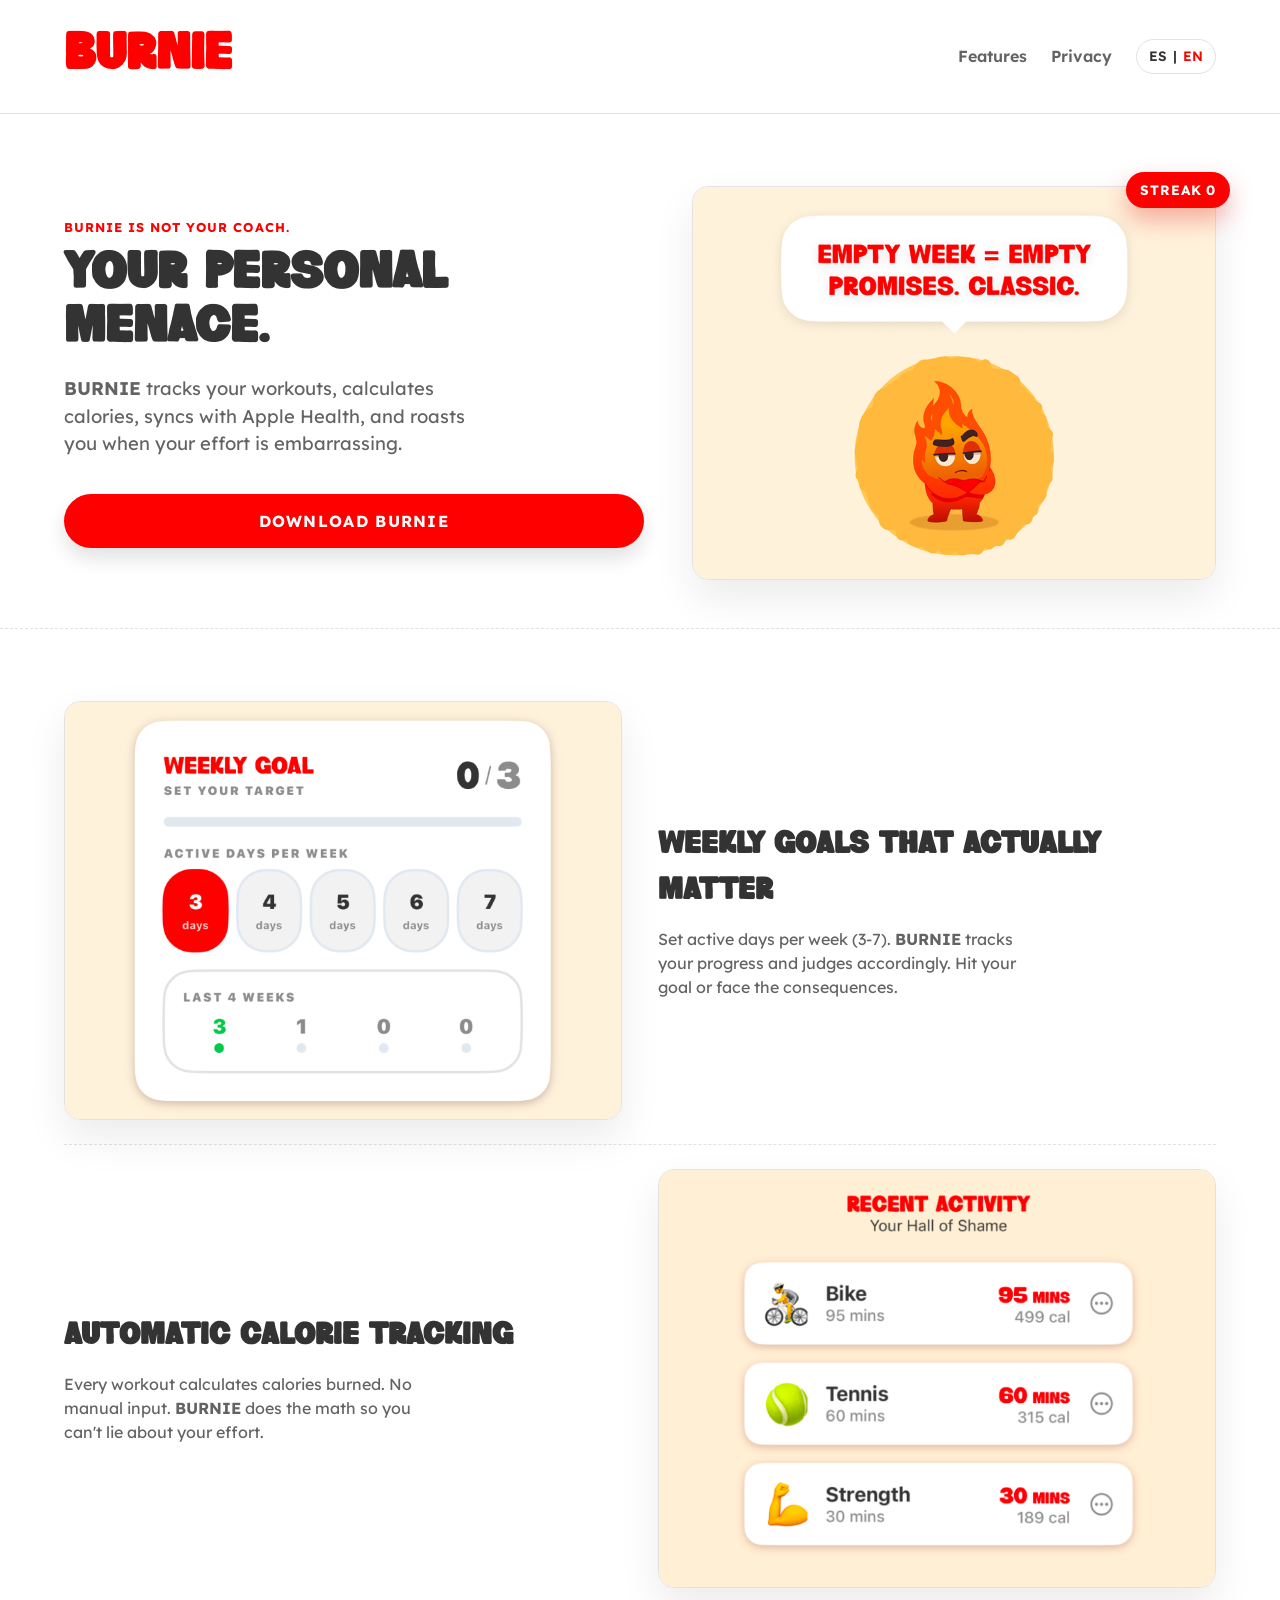
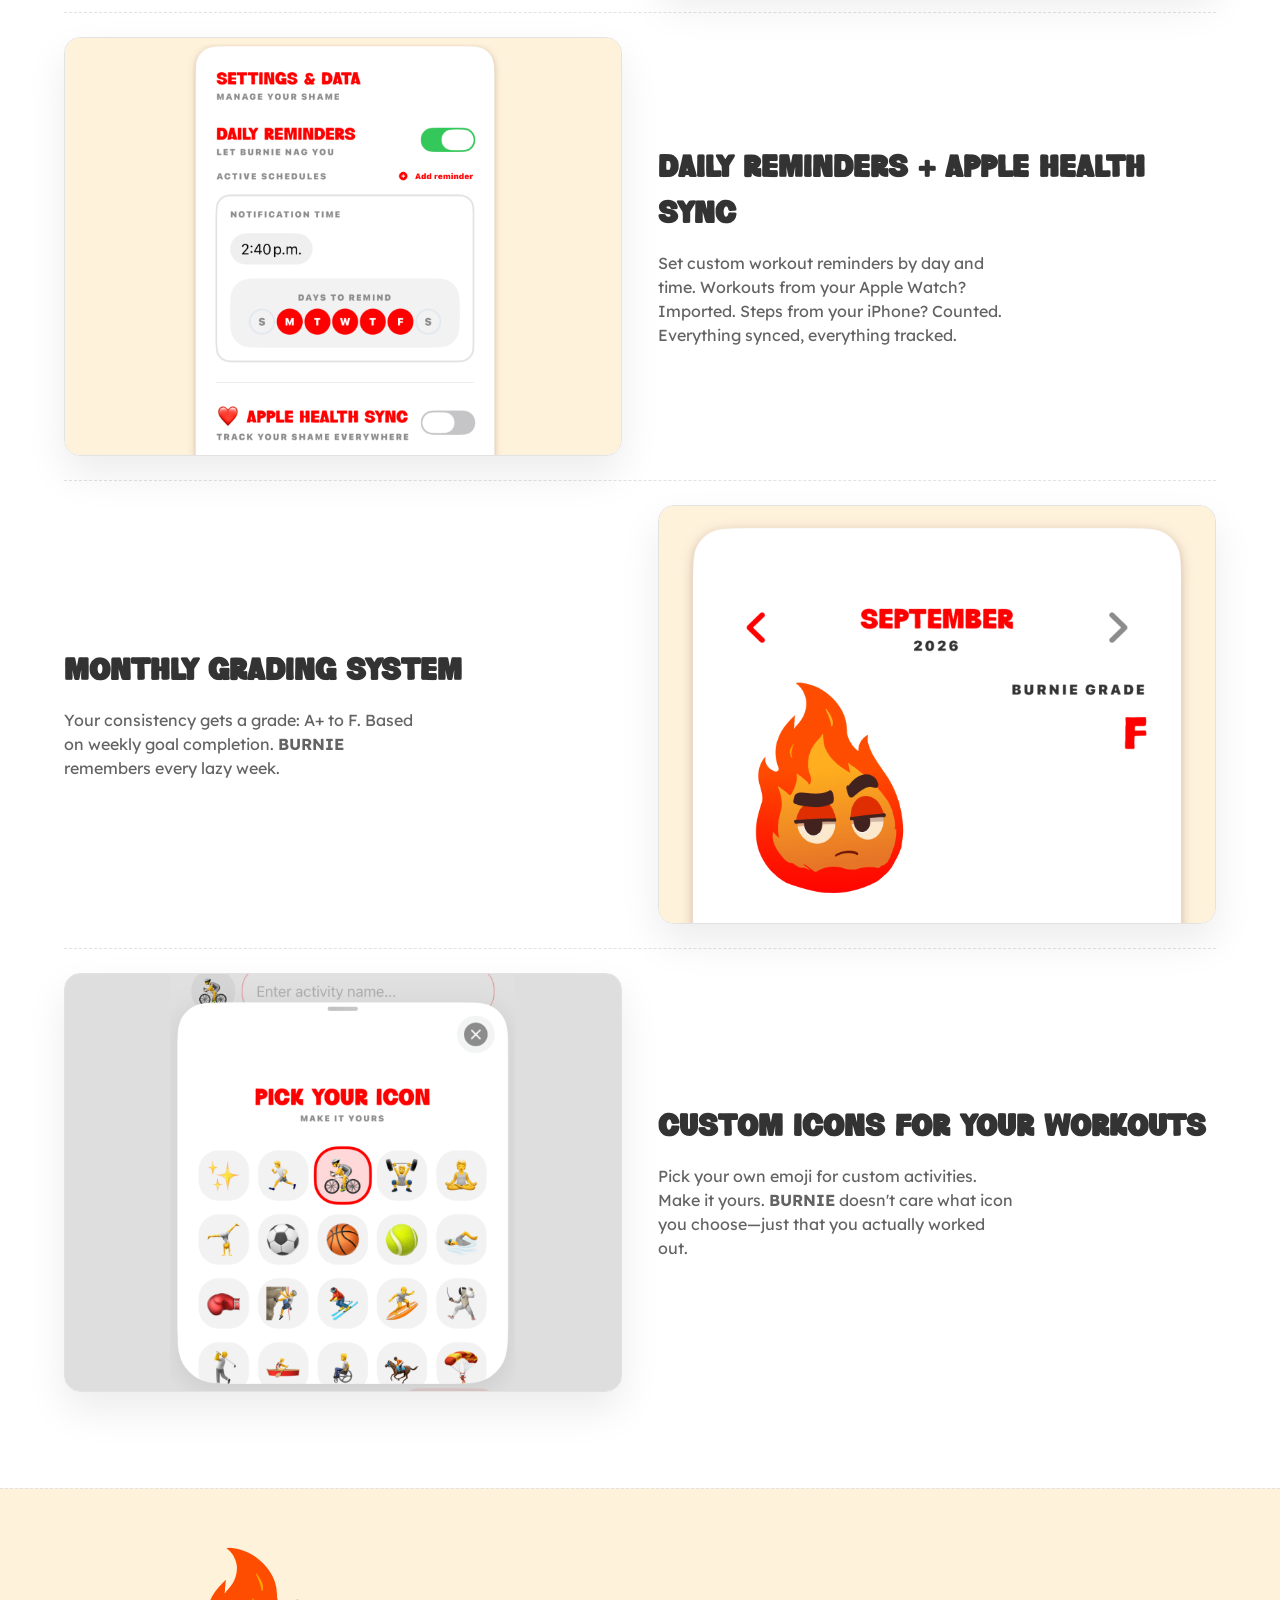
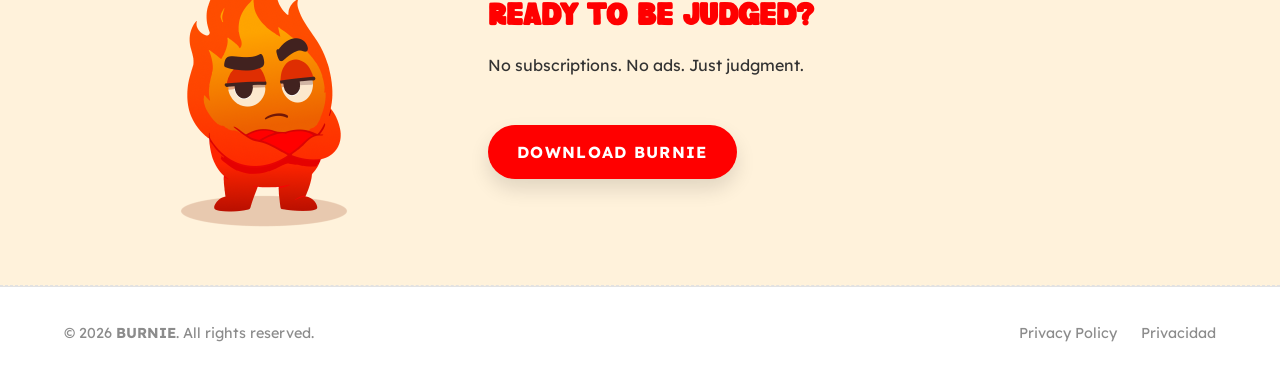
==== commit 362d0bc0: "Update site for Burnie v1.3 with new design and features Content updates: - Updated EN/ES copy to re" ====
--- a/index.html
+++ b/index.html
@@ -13,17 +13,17 @@
   <meta charset="UTF-8">
   <meta name="viewport" content="width=device-width, initial-scale=1.0">
   <title>BURNIE - Personal Menace</title>
-  <meta name="description" content="BURNIE tracks your workouts, counts your streaks, and roasts you when your effort is embarrassing.">
+  <meta name="description" content="BURNIE tracks your workouts, calculates calories, syncs with Apple Health, and roasts you when your effort is embarrassing.">
   <link rel="icon" type="image/png" href="assets/favicon.png">
   <link rel="preconnect" href="https://fonts.googleapis.com">
   <link rel="preconnect" href="https://fonts.gstatic.com" crossorigin>
-  <link href="https://fonts.googleapis.com/css2?family=Fredoka:wght@400;500;600;700&display=swap" rel="stylesheet">
+  <link href="https://fonts.googleapis.com/css2?family=Lexend:wght@400;500;600;700&display=swap" rel="stylesheet">
   <link rel="stylesheet" href="styles.css">
 </head>
 <body>
   <header class="site-header">
     <nav class="container nav">
-      <div class="logo" aria-label="BURNIE"><span class="brand">BURNIE</span></div>
+      <div class="logo" aria-label="BURNIE">BURNIE</div>
       <div class="nav-actions">
         <a href="#features" class="nav-link">Features</a>
         <a href="privacy.html" class="nav-link">Privacy</a>
@@ -42,7 +42,7 @@
         <div class="hero-copy">
           <p class="eyebrow"><span class="brand">BURNIE</span> is not your coach.</p>
           <h1>Your personal menace.</h1>
-          <p class="subhead"><span class="brand">BURNIE</span> tracks your workouts, counts your streaks, and roasts you when your effort is embarrassing.</p>
+          <p class="subhead"><span class="brand">BURNIE</span> tracks your workouts, calculates calories, syncs with Apple Health, and roasts you when your effort is embarrassing.</p>
           <div class="cta-group">
             <a class="btn primary" href="https://apps.apple.com/us/app/burnie/id6758413509" target="_blank">Download BURNIE</a>
             <!-- <p class="microcopy">Currently in review. <span class="brand">BURNIE</span> is sharpening its insults.</p>-->
@@ -61,96 +61,94 @@
     <section id="features" class="features">
       <div class="container">
 
-
-       <div class="feature-row">
+        <div class="feature-row">
           <div class="feature-media">
-            <img src="assets/home_counter.png" alt="Effort logging screen" loading="lazy">
+            <img src="assets/home_counter.png" alt="Home screen with stats" loading="lazy">
           </div>
           <div class="feature-copy">
-            <h2>Your consistency, graded monthly. Active days. Missed days. No excuses.</h2>
-          </div>
-        </div>
-
-
-        <div class="feature-row reverse">
-          <div class="feature-media">
-            <img src="assets/hall.png" alt="Streak tracking screen" loading="lazy">
-          </div>
-          <div class="feature-copy">
-            <h2>Brutally honest streaks</h2>
-            <p>Miss a day? <span class="brand">BURNIE</span> notices. Miss many? <span class="brand">BURNIE</span> remembers.</p>
-          </div>
-        </div>
-
-       <!-- <div class="feature-row reverse">
-          <div class="feature-media">
-            <img src="assets/screen-calendar.png" alt="Calendar grading screen" loading="lazy">
-          </div>
-          <div class="feature-copy">
-            <h2>Visual calendar of shame</h2>
-            <p>A monthly grade for your effort. It’s rarely kind.</p>
-          </div>
-        </div>-->
-
-        <div class="feature-row ">
-          <div class="feature-media">
-            <img src="assets/effort.png" alt="Effort logging screen" loading="lazy">
-          </div>
-          <div class="feature-copy">
-            <h2>Effort logging (not workouts)</h2>
-            <p>No programs. No routines. Just log what you did.</p>
+            <h2>Weekly goals that actually matter</h2>
+            <p>Set active days per week (3-7). <span class="brand">BURNIE</span> tracks your progress and judges accordingly. Hit your goal or face the consequences.</p>
           </div>
         </div>
 
         <div class="feature-row reverse">
           <div class="feature-media">
-            <img src="assets/reminder.png" alt="Daily reminder screen" loading="lazy">
+            <img src="assets/effort.png" alt="Calorie tracking screen" loading="lazy">
           </div>
           <div class="feature-copy">
-            <h2>Daily nagging</h2>
-            <p>Choose when <span class="brand">BURNIE</span> reminds you you’ve done nothing today.</p>
+            <h2>Automatic calorie tracking</h2>
+            <p>Every workout calculates calories burned. No manual input. <span class="brand">BURNIE</span> does the math so you can't lie about your effort.</p>
+          </div>
+        </div>
+
+        <div class="feature-row">
+          <div class="feature-media">
+            <img src="assets/hall.png" alt="Settings and reminders screen" loading="lazy">
+          </div>
+          <div class="feature-copy">
+            <h2>Daily reminders + Apple Health sync</h2>
+            <p>Set custom workout reminders by day and time. Workouts from your Apple Watch? Imported. Steps from your iPhone? Counted. Everything synced, everything tracked.</p>
+          </div>
+        </div>
+
+        <div class="feature-row reverse">
+          <div class="feature-media">
+            <img src="assets/calendar-grade.png" alt="Monthly calendar grading" loading="lazy">
+          </div>
+          <div class="feature-copy">
+            <h2>Monthly grading system</h2>
+            <p>Your consistency gets a grade: A+ to F. Based on weekly goal completion. <span class="brand">BURNIE</span> remembers every lazy week.</p>
+          </div>
+        </div>
+
+        <div class="feature-row">
+          <div class="feature-media">
+            <img src="assets/pick.png" alt="Custom emoji picker" loading="lazy">
+          </div>
+          <div class="feature-copy">
+            <h2>Custom icons for your workouts</h2>
+            <p>Pick your own emoji for custom activities. Make it yours. <span class="brand">BURNIE</span> doesn't care what icon you choose—just that you actually worked out.</p>
           </div>
         </div>
       </div>
     </section>
 
-    <section class="stats">
+   
+
+    <section class="filter">
       <div class="container">
-        <p class="stats-label">This is what <span class="brand">BURNIE</span> sees.</p>
-        <!-- Wide evidence card reinforces the “scorekeeping” tone. -->
-        <div class="stats-card">
-          <div class="stat">
-            <p class="stat-title">ACTIVE DAYS</p>
-            <p class="stat-value">0</p>
-          </div>
-          <div class="stat">
-            <p class="stat-title">MISSED DAYS</p>
-            <p class="stat-value">31</p>
-          </div>
-          <div class="stat">
-            <p class="stat-title">BURN GRADE</p>
-            <p class="stat-value">F</p>
+        <div class="filter-grid">
+          <img src="assets/avatar.png" alt="Judgment avatar" class="filter-avatar" loading="lazy">
+          <div class="filter-copy">
+            <h2>Ready to be judged?</h2>
+          <p class="filter-micro">No subscriptions. No ads. Just judgment.</p>
+          <a class="btn primary" href="https://apps.apple.com/us/app/burnie/id6758413509" target="_blank">Download BURNIE</a>
           </div>
         </div>
       </div>
     </section>
 
-    <section class="filter">
+    <!--
+     <section class="stats">
       <div class="container">
-        <h2>This app is not for everyone.</h2>
-        <div class="filter-grid">
-          <img src="assets/avatar.png" alt="Judgment avatar" class="filter-avatar" loading="lazy">
-          <div class="filter-copy">
-            <ul>
-              <li>Need accountability, not inspiration</li>
-              <li>Laugh at getting called out</li>
-              <li>Are done lying to themselves</li>
-            </ul>
-            <p class="filter-end">If you want encouragement, download something nicer.</p>
+        <p class="stats-label">This is what BURNIE sees.</p>
+        <div class="stats-card">
+          <div class="stat">
+            <p class="stat-title">WEEKLY GOAL</p>
+            <p class="stat-value">0/3</p>
+          </div>
+          <div class="stat">
+            <p class="stat-title">CALORIES BURNED</p>
+            <p class="stat-value">0</p>
+          </div>
+          <div class="stat">
+            <p class="stat-title">STEPS TODAY</p>
+            <p class="stat-value">—</p>
           </div>
         </div>
       </div>
     </section>
+   
 
     <section id="cta" class="cta">
       <div class="container cta-inner">
@@ -158,9 +156,10 @@
           <h2>Ready to be judged?</h2>
           <p class="cta-micro">No subscriptions. No ads. Just judgment.</p>
         </div>
-        <a class="btn primary" href="https://apps.apple.com/us/app/burnie/id6758413509" target="_blank">Donload BURNIE</a>
+        <a class="btn primary" href="https://apps.apple.com/us/app/burnie/id6758413509" target="_blank">Download BURNIE</a>
       </div>
     </section>
+     -->
   </main>
 
   <footer class="site-footer">
--- a/styles.css
+++ b/styles.css
@@ -1,16 +1,25 @@
+@font-face {
+  font-family: 'TAY_Crumb';
+  src: url('assets/fonts/TAYCrumbRegular.otf') format('opentype');
+  font-weight: normal;
+  font-style: normal;
+  font-display: swap;
+}
+
 :root {
   /* Color tokens */
-  --ink: #141414;
-  --ink-soft: #2b2b2b;
-  --muted: #6b6b6b;
-  --bg: #f8f6f2;
+  --ink: #333333;
+  --ink-soft: #636363;
+  --muted: #8C8C8C;
+  --bg: #ffffff;
   --panel: #ffffff;
   --line: #e2e2e2;
-  --threat: #e22828;
+  --threat: #FF0000;
   --shadow: 0 18px 40px rgba(0, 0, 0, 0.08);
 
   /* Typography tokens */
-  --font: "Fredoka", ui-sans-serif, -apple-system, BlinkMacSystemFont, "SF Pro", "Segoe UI", sans-serif;
+  --font: "Lexend", ui-sans-serif, -apple-system, BlinkMacSystemFont, "SF Pro", "Segoe UI", sans-serif;
+  --font-display: 'TAY_Crumb', "Lexend", ui-sans-serif, -apple-system, sans-serif;
   --h1: clamp(2.6rem, 4vw, 4rem);
   --h2: clamp(1.6rem, 2.4vw, 2.4rem);
   --body: 1rem;
@@ -41,9 +50,7 @@
 body {
   font-family: var(--font);
   color: var(--ink);
-  background: radial-gradient(1200px 600px at 10% -20%, #fff4f0 0%, transparent 60%),
-    radial-gradient(900px 500px at 90% 10%, #f1f0ff 0%, transparent 70%),
-    var(--bg);
+  background: var(--bg);
   line-height: 1.5;
 }
 
@@ -67,7 +74,7 @@
 
 .site-header {
   border-bottom: 1px solid var(--line);
-  background: rgba(248, 246, 242, 0.95);
+  background: #fff;
   backdrop-filter: blur(10px);
   position: sticky;
   top: 0;
@@ -82,6 +89,7 @@
 }
 
 .logo {
+  font-family: var(--font-display);
   font-weight: 700;
   letter-spacing: 0em;
   font-size: 3.2rem;
@@ -89,6 +97,7 @@
 }
 
 .brand {
+  font-family: var(--font);
   font-weight: 700;
 }
 
@@ -131,6 +140,7 @@
 
 .hero {
   padding: var(--space-7) 0 var(--space-6);
+  border-bottom: 1px dashed var(--line);
 }
 
 .hero-grid {
@@ -141,6 +151,7 @@
 }
 
 .hero-copy h1 {
+  font-family: var(--font-display);
   font-size: var(--h1);
   line-height: 1.05;
   margin: var(--space-2) 0 var(--space-3);
@@ -187,7 +198,7 @@
 }
 
 .btn.primary {
-  background: var(--ink);
+  background: var(--threat);
   color: #fff;
   box-shadow: 0 10px 20px rgba(0, 0, 0, 0.12);
 }
@@ -288,6 +299,7 @@
 }
 
 .feature-copy h2 {
+  font-family: var(--font-display);
   font-size: var(--h2);
   margin-bottom: var(--space-2);
 }
@@ -299,83 +311,119 @@
 
 .stats {
   padding: var(--space-6) 0;
+  background: linear-gradient(180deg, transparent 0%, rgba(255, 0, 0, 0.02) 100%);
 }
 
 .stats-label {
-  font-weight: 700;
-  margin-bottom: var(--space-3);
+  font-family: var(--font-display);
+  font-weight: 700;
+  font-size: 2.0rem;
+  margin-bottom: var(--space-4);
+  text-align: center;
+  color: var(--ink);
 }
 
 .stats-card {
   display: grid;
   grid-template-columns: repeat(3, minmax(0, 1fr));
-  gap: var(--space-4);
+  gap: var(--space-5);
   background: #fff;
-  border: 1px solid var(--line);
+  border: 3px solid #FF0000;
   border-radius: var(--radius-lg);
-  padding: var(--space-4);
-  box-shadow: var(--shadow);
+  padding: var(--space-6);
+  box-shadow: 0 10px 15px rgba(255, 0, 0, 0.15);
+}
+
+.stat {
+  text-align: center;
+  padding: var(--space-3);
+  border-radius: var(--radius-sm);
+  transition: transform 0.2s ease;
+}
+
+.stat:hover {
+  transform: scale(1.05);
 }
 
 .stat-title {
-  font-size: 0.85rem;
-  letter-spacing: 0.08em;
-  font-weight: 700;
-  color: var(--muted);
+  font-size: 0.75rem;
+  letter-spacing: 0.12em;
+  font-weight: 700;
+  color: #999;
+  text-transform: uppercase;
 }
 
 .stat-value {
-  font-size: 2.2rem;
+  font-family: var(--font-display);
+  font-size: 3.5rem;
   font-weight: 700;
   margin-top: var(--space-2);
+  color: #FF0000;
+  line-height: 1;
 }
 
 .filter {
   padding: var(--space-6) 0;
+  border-bottom: 1px dashed var(--line);
+  border-top: 1px dashed var(--line);
+  background: #FFF2DB;
 }
 
 .filter h2 {
+  font-family: var(--font-display);
   font-size: var(--h2);
-  margin-bottom: var(--space-3);
-}
+  color: var(--threat);
+}
+
+.filter-micro {
+  color: var(--ink);
+}
+
 
 .filter-grid {
   display: grid;
-  grid-template-columns: minmax(0, 220px) minmax(0, 1fr);
+  grid-template-columns: minmax(0, 400px) minmax(0, 1fr);
   gap: var(--space-4);
-  align-items: start;
+  align-items: center;
 }
 
 .filter-avatar {
   width: 100%;
-  max-width: 220px;
-  border-radius: var(--radius-lg);
-}
-
-.filter ul {
-  list-style: none;
-  display: grid;
-  gap: var(--space-2);
-  margin-bottom: var(--space-3);
-}
-
-.filter li::before {
-  content: "🔥";
-  margin-right: var(--space-2);
-  color: var(--threat);
-  font-weight: 700;
-}
+  max-width: 800px;
+  border: none;
+  background: none;
+  box-shadow: none;
+}
+
+.filter .btn.primary {
+  background: var(--threat);
+  color: var(--bg);
+ margin-top: var(--space-5);
+}
+ 
+
 
 .filter-end {
-  color: var(--muted);
+  color: var(--threat);
   font-weight: 600;
 }
+
+.filter-copy{
+    display: flex;
+    justify-content: space-between;
+    align-items: flex-start;
+    gap: var(--space-2);
+    flex-direction: column;
+    align-content: flex-start
+  }
+
+
 
 
 .cta {
   padding: var(--space-7) 0;
-  background: var(--ink);
-  color: #fff;
+  background: var(--bg);
+  color: var(--ink);
 }
 
 .cta-inner {
@@ -386,17 +434,18 @@
 }
 
 .cta h2 {
+  font-family: var(--font-display);
   font-size: var(--h2);
   margin-bottom: var(--space-2);
 }
 
 .cta-micro {
-  color: #d9d9d9;
+  color: var(--ink);
 }
 
 .cta .btn.primary {
-  background: #fff;
-  color: var(--ink);
+  background: var(--threat);
+  color: var(--bg);
 }
 
 .site-footer {
@@ -434,11 +483,13 @@
 }
 
 .policy h1 {
+  font-family: var(--font-display);
   font-size: clamp(2rem, 3vw, 2.8rem);
   margin-bottom: var(--space-2);
 }
 
 .policy h2 {
+  font-family: var(--font-display);
   font-size: clamp(1.4rem, 2.2vw, 2rem);
   margin: var(--space-5) 0 var(--space-2);
 }
